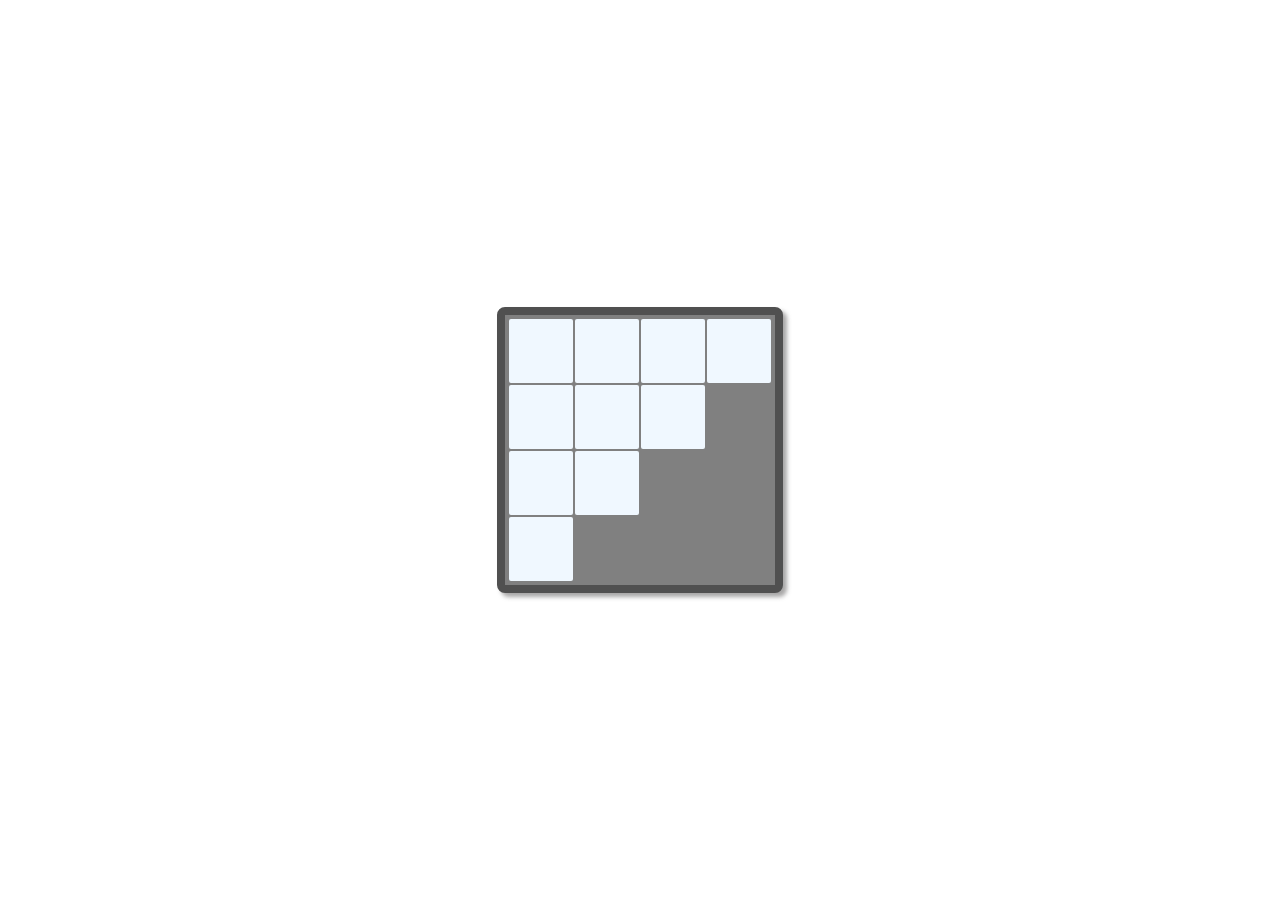
==== mapa.html @ d6164625 "criar linhas e celulas." ====
<!DOCTYPE html>
<html lang="en">
<head>
    <meta charset="UTF-8">
    <meta name="viewport" content="width=device-width, initial-scale=1.0">
    <title>Sokoban</title>
    <link rel="stylesheet" type="text/css" href="stylesheet.css" media="screen" />
    
</head>
<body>
    <main>
     <div id="jogo">
     <div class ="tabuleiro">
        <div class="row"><div class="cell"></div>
        <div class="cell"></div>
        <div class="cell"></div>
        <div class="cell"></div></div>
        <div class="row">
            <div class="cell"></div>
            <div class="cell"></div>
            <div class="cell"></div>
            
        </div>
        <div class="row">
            <div class="cell"></div>
            <div class="cell"></div>
            
        </div>
        <div class="row">
            <div class="cell"></div>
            
           
        </div>
     </div>
    </div>
    </main>
</body>
</html>
---- stylesheet.css ----
body{
margin: 0;
height: 100vh;
}

main{
display: flex;
justify-content: center;
align-items: center;
height: inherit;
}

#jogo{
display: block;
}

.tabuleiro{
display: block;
min-width: 256px;
min-height: 256px;
padding: 2px 3px;

border: solid 8px #505050;
border-radius: 8px;
background-color: gray;

box-shadow: 4px 4px 4px rgba(140, 138, 138, 0.754);
}

.row {
    display: flex;
    min-height: auto;
    margin: 2px 0;
    
}

.cell {
    height: 64px;
    width: 64px;
    margin: 0 1px;
    background-color: aliceblue;
    border-radius: 2px;
}
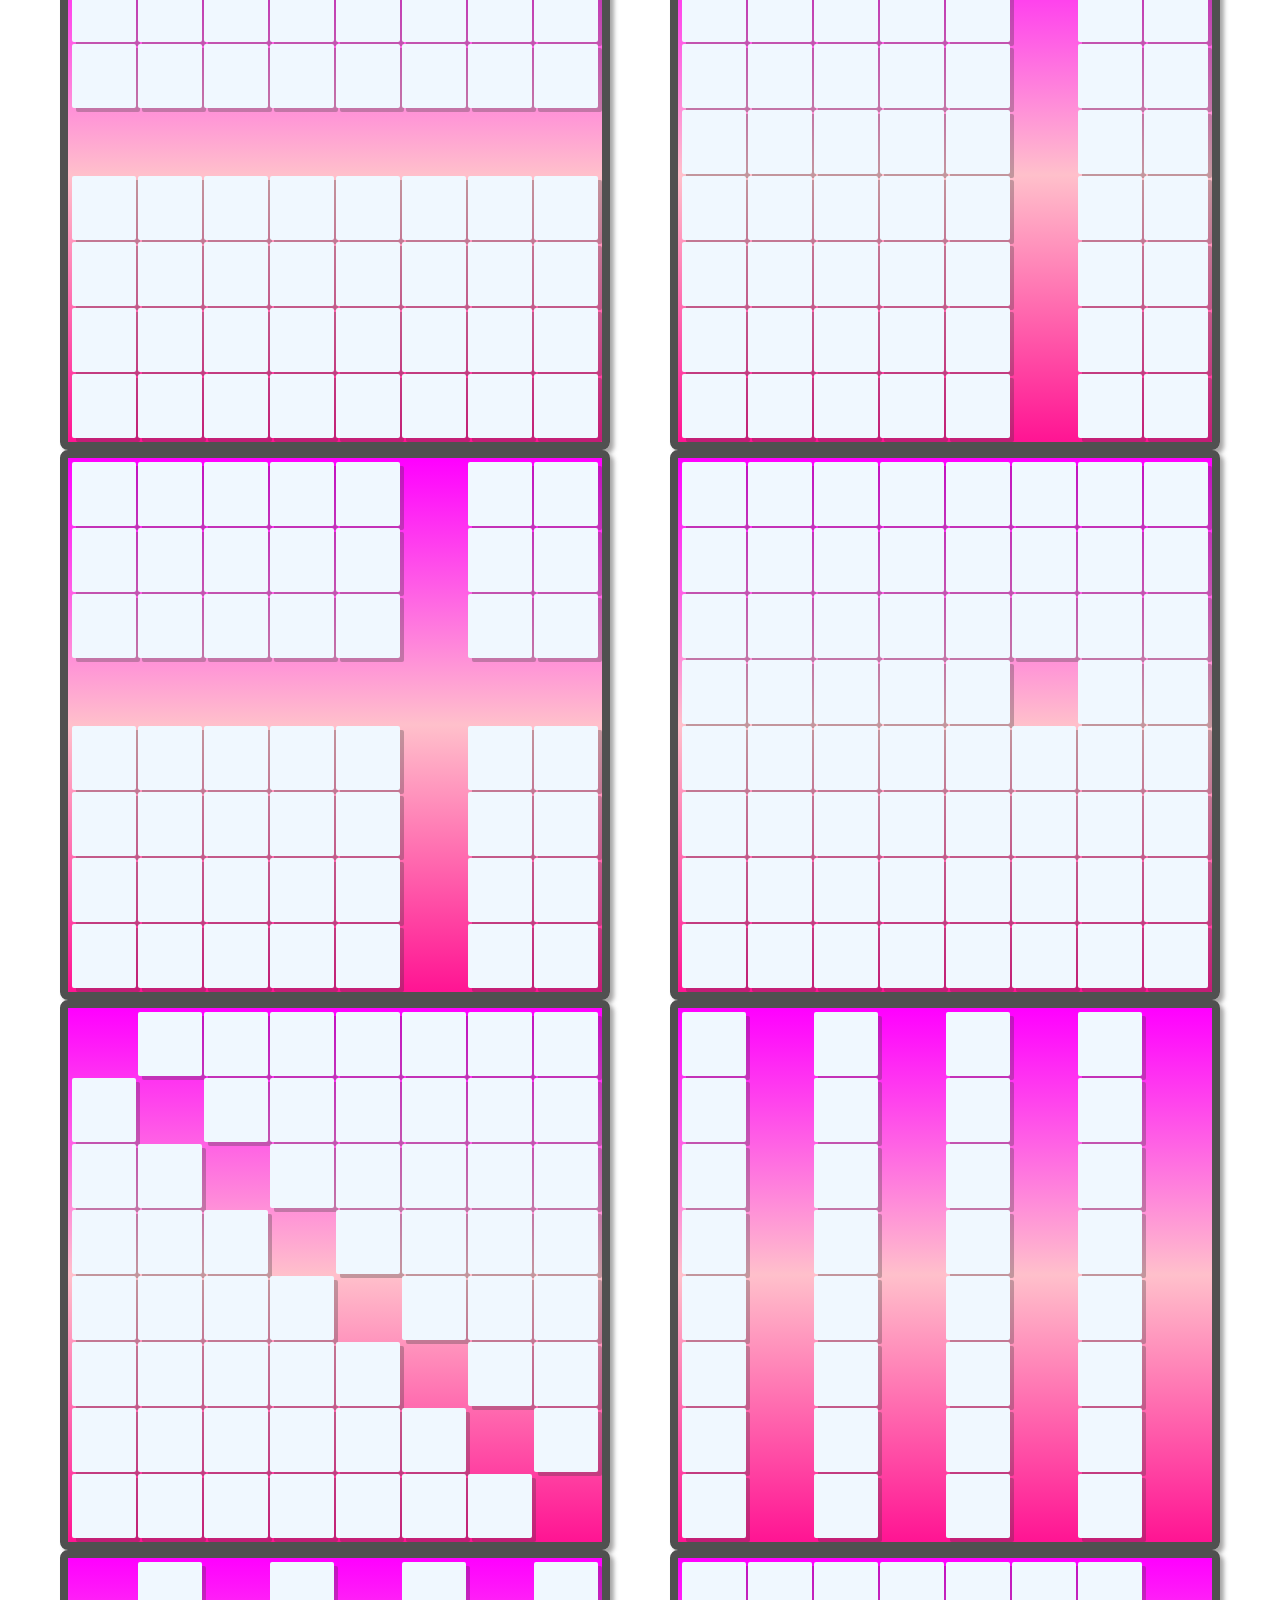
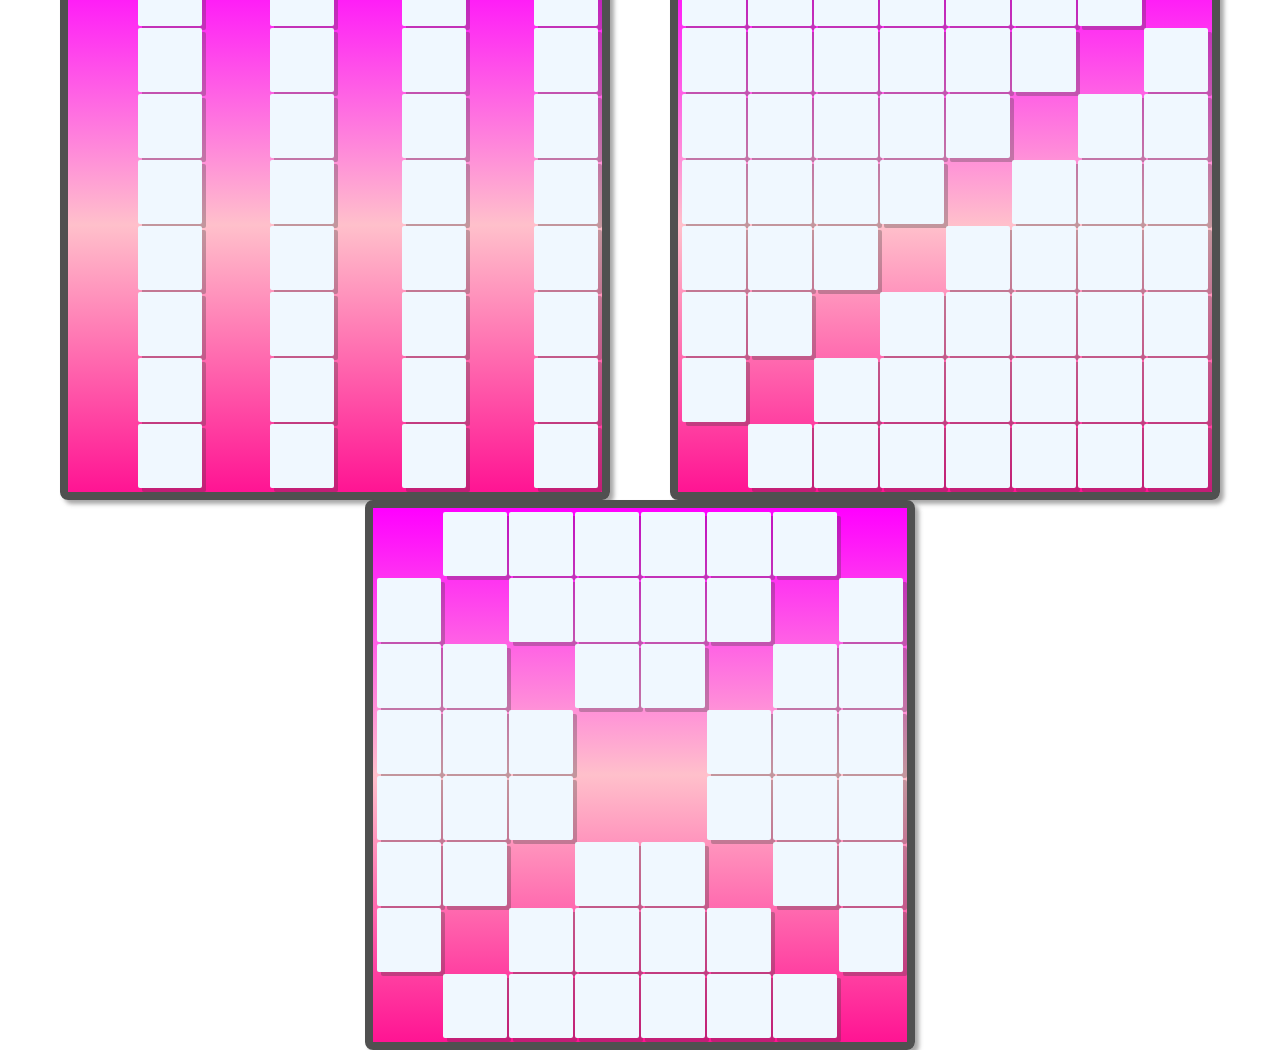
==== commit 46c504d8: "ajustes do tabuleiro" ====
--- a/mapa.html
+++ b/mapa.html
@@ -1,38 +1,49 @@
 <!DOCTYPE html>
 <html lang="en">
+
 <head>
     <meta charset="UTF-8">
     <meta name="viewport" content="width=device-width, initial-scale=1.0">
     <title>Sokoban</title>
     <link rel="stylesheet" type="text/css" href="stylesheet.css" media="screen" />
-    
+
 </head>
+
 <body>
     <main>
-     <div id="jogo">
-     <div class ="tabuleiro">
-        <div class="row"><div class="cell"></div>
-        <div class="cell"></div>
-        <div class="cell"></div>
-        <div class="cell"></div></div>
-        <div class="row">
-            <div class="cell"></div>
-            <div class="cell"></div>
-            <div class="cell"></div>
-            
-        </div>
-        <div class="row">
-            <div class="cell"></div>
-            <div class="cell"></div>
-            
-        </div>
-        <div class="row">
-            <div class="cell"></div>
-            
-           
-        </div>
-     </div>
-    </div>
+        <div id="jogo">
+            <div class="tabuleiro">
+                <div class="row">
+                    <div class="cell empty" ></div>
+                    <div class="cell" ></div>
+                    <div class="cell" ></div>
+                    <div class="cell" ></div>
+                </div>
+                <div class="row">
+                    <div class="cell" ></div>
+                    <div class="cell empty" ></div>
+                    <div class="cell empty" ></div>
+                    <div class="cell" ></div>
+
+                </div>
+                <div class="row">
+                    <div class="cell" ></div>
+                    <div class="cell" ></div>
+                    <div class="cell empty" ></div>
+                    <div class="cell" ></div>
+
+                </div>
+                <div class="row">
+                    <div class="cell empty" ></div>
+                    <div class="cell empty" ></div>
+                    <div class="cell" ></div>
+                    <div class="cell" ></div>
+
+
+                </div>
+            </div>
     </main>
+    <script src="./jogo.js"></script>
 </body>
-</html>
+
+</html>--- a/stylesheet.css
+++ b/stylesheet.css
@@ -11,7 +11,11 @@
 }
 
 #jogo{
-display: block;
+width: 100%;
+display: flex;
+align-items: center;
+justify-content: space-evenly;
+flex-wrap: wrap;
 }
 
 .tabuleiro{
@@ -22,13 +26,14 @@
 
 border: solid 8px #505050;
 border-radius: 8px;
-background-color: gray;
+background-image: linear-gradient( fuchsia, pink, deeppink) ;
 
 box-shadow: 4px 4px 4px rgba(140, 138, 138, 0.754);
 }
 
 .row {
     display: flex;
+    flex-direction: row;
     min-height: auto;
     margin: 2px 0;
     
@@ -40,4 +45,17 @@
     margin: 0 1px;
     background-color: aliceblue;
     border-radius: 2px;
-}+    box-shadow: 4px 4px rgba(56, 54, 54, 0.302);
+}
+
+.empty {
+    background-color: unset;
+    box-shadow: none;
+}
+
+/* .flag{
+    background-image: linear-gradient( fuchsia, pink, deeppink) ;
+} */
+
+
+
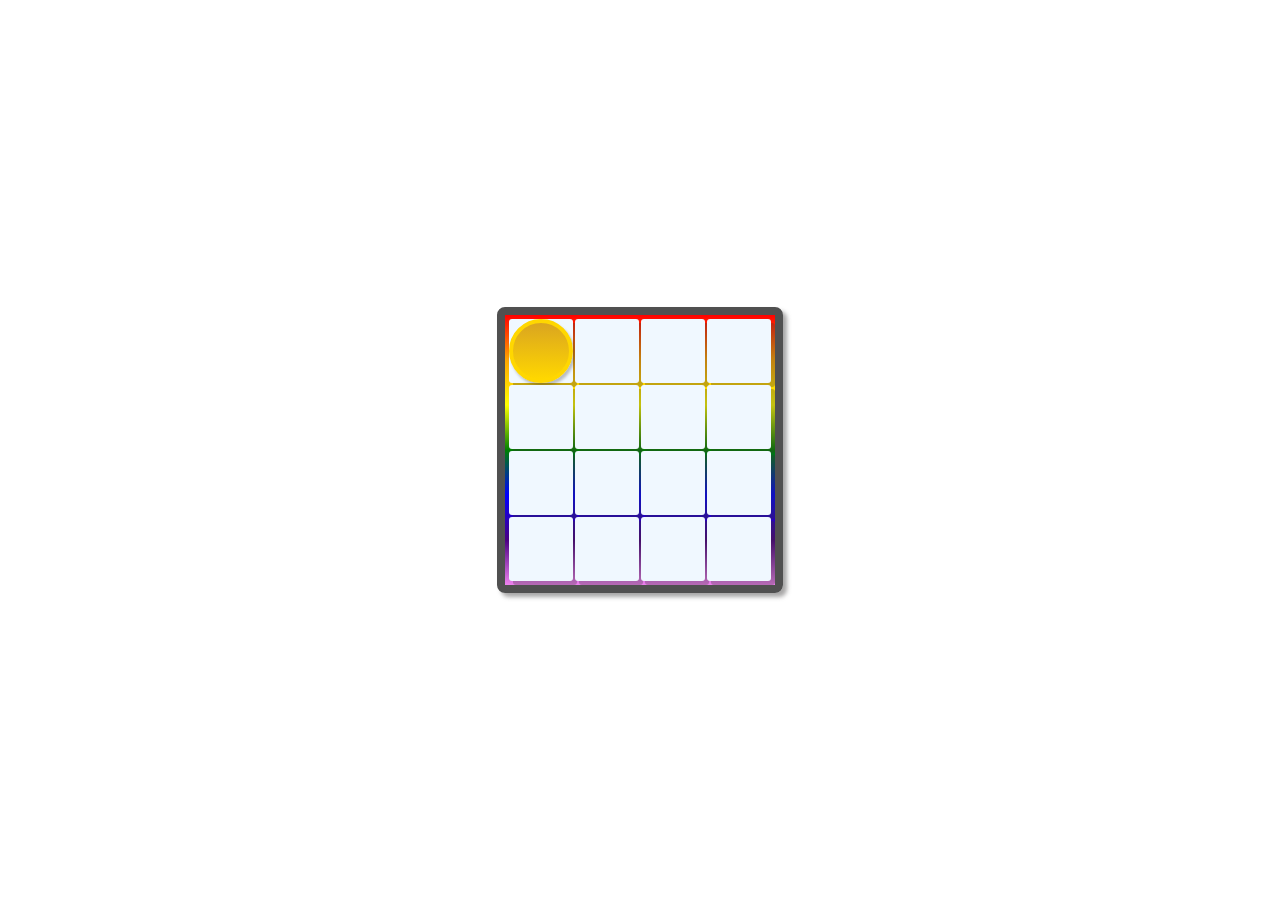
==== commit 5be78b93: "criação de eventos, duplicação de arquivos." ====
--- a/mapa.html
+++ b/mapa.html
@@ -14,28 +14,28 @@
         <div id="jogo">
             <div class="tabuleiro">
                 <div class="row">
-                    <div class="cell empty" ></div>
+                    <div class="cell" ><div class="player"></div></div>
                     <div class="cell" ></div>
                     <div class="cell" ></div>
                     <div class="cell" ></div>
                 </div>
                 <div class="row">
                     <div class="cell" ></div>
-                    <div class="cell empty" ></div>
-                    <div class="cell empty" ></div>
+                    <div class="cell" ></div>
+                    <div class="cell" ></div>
                     <div class="cell" ></div>
 
                 </div>
                 <div class="row">
                     <div class="cell" ></div>
                     <div class="cell" ></div>
-                    <div class="cell empty" ></div>
+                    <div class="cell" ></div>
                     <div class="cell" ></div>
 
                 </div>
                 <div class="row">
-                    <div class="cell empty" ></div>
-                    <div class="cell empty" ></div>
+                    <div class="cell" ></div>
+                    <div class="cell" ></div>
                     <div class="cell" ></div>
                     <div class="cell" ></div>
 
--- a/stylesheet.css
+++ b/stylesheet.css
@@ -23,11 +23,9 @@
 min-width: 256px;
 min-height: 256px;
 padding: 2px 3px;
-
 border: solid 8px #505050;
 border-radius: 8px;
-background-image: linear-gradient( fuchsia, pink, deeppink) ;
-
+background-image: linear-gradient(red, orange, yellow, green, blue, indigo, violet);
 box-shadow: 4px 4px 4px rgba(140, 138, 138, 0.754);
 }
 
@@ -40,11 +38,14 @@
 }
 
 .cell {
+    width: 64px;
     height: 64px;
-    width: 64px;
     margin: 0 1px;
+    box-sizing: border-box;
+
     background-color: aliceblue;
-    border-radius: 2px;
+    border-radius: 3px;
+
     box-shadow: 4px 4px rgba(56, 54, 54, 0.302);
 }
 
@@ -53,9 +54,14 @@
     box-shadow: none;
 }
 
-/* .flag{
-    background-image: linear-gradient( fuchsia, pink, deeppink) ;
-} */
+.player{
+    box-sizing: border-box;
+    width: 64px;
+    height: 64px;
 
+    border: solid 4px gold;
+    border-radius: 50%;
+    background-image:linear-gradient(goldenrod, gold);
 
-
+    box-shadow: 2px 3px 3px rgba(57, 49, 49, 0.302);
+}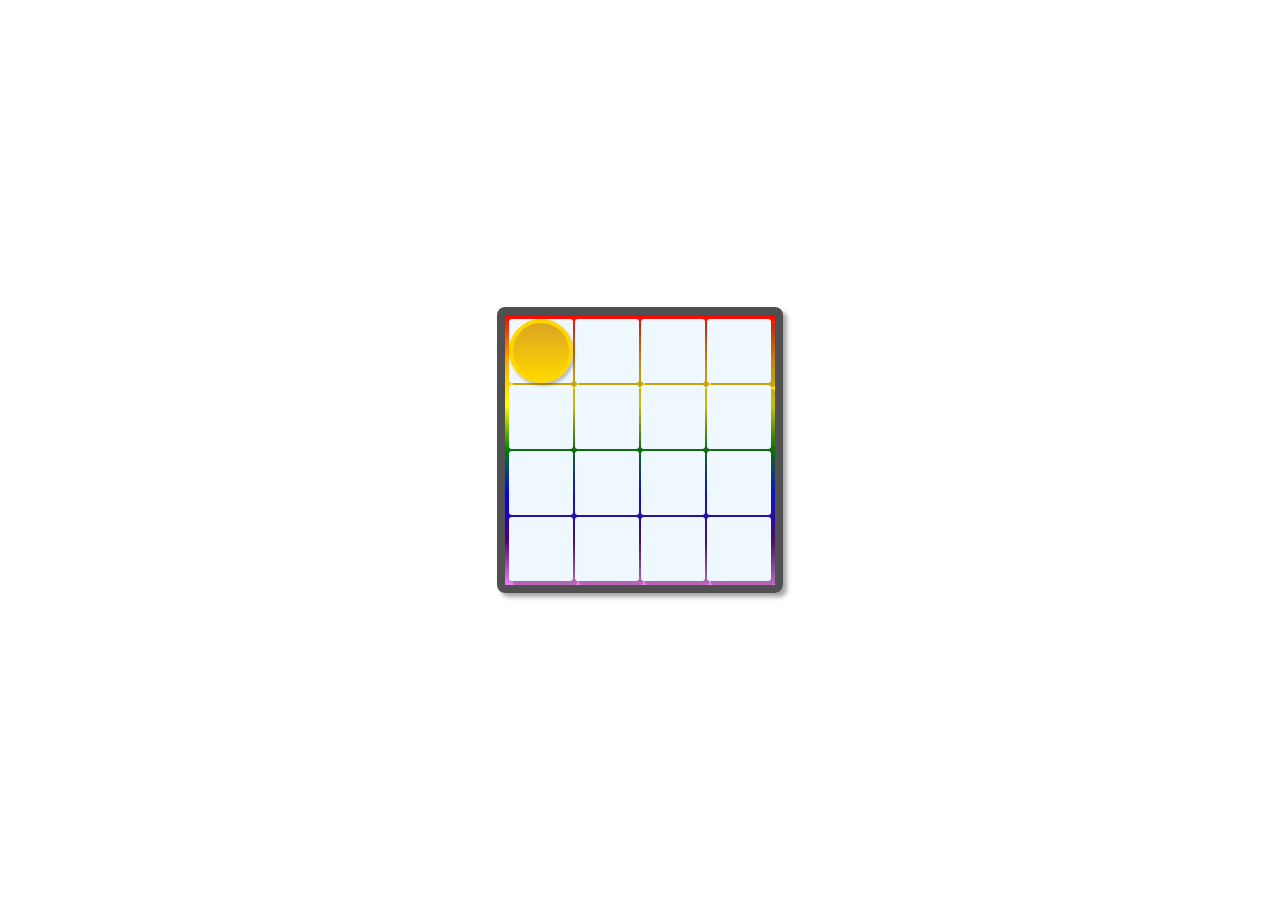
==== commit 704db6b4: "Utilizando "position"  e modifucando com JS." ====
--- a/mapa.html
+++ b/mapa.html
@@ -13,8 +13,9 @@
     <main>
         <div id="jogo">
             <div class="tabuleiro">
+                <div class="player"></div>
                 <div class="row">
-                    <div class="cell" ><div class="player"></div></div>
+                    <div class="cell" ></div>
                     <div class="cell" ></div>
                     <div class="cell" ></div>
                     <div class="cell" ></div>
--- a/stylesheet.css
+++ b/stylesheet.css
@@ -19,6 +19,7 @@
 }
 
 .tabuleiro{
+position: relative;
 display: block;
 min-width: 256px;
 min-height: 256px;
@@ -27,6 +28,7 @@
 border-radius: 8px;
 background-image: linear-gradient(red, orange, yellow, green, blue, indigo, violet);
 box-shadow: 4px 4px 4px rgba(140, 138, 138, 0.754);
+
 }
 
 .row {
@@ -55,6 +57,9 @@
 }
 
 .player{
+    position: absolute;
+    top: 0;
+    left: 0;
     box-sizing: border-box;
     width: 64px;
     height: 64px;
@@ -64,4 +69,5 @@
     background-image:linear-gradient(goldenrod, gold);
 
     box-shadow: 2px 3px 3px rgba(57, 49, 49, 0.302);
-}+}
+
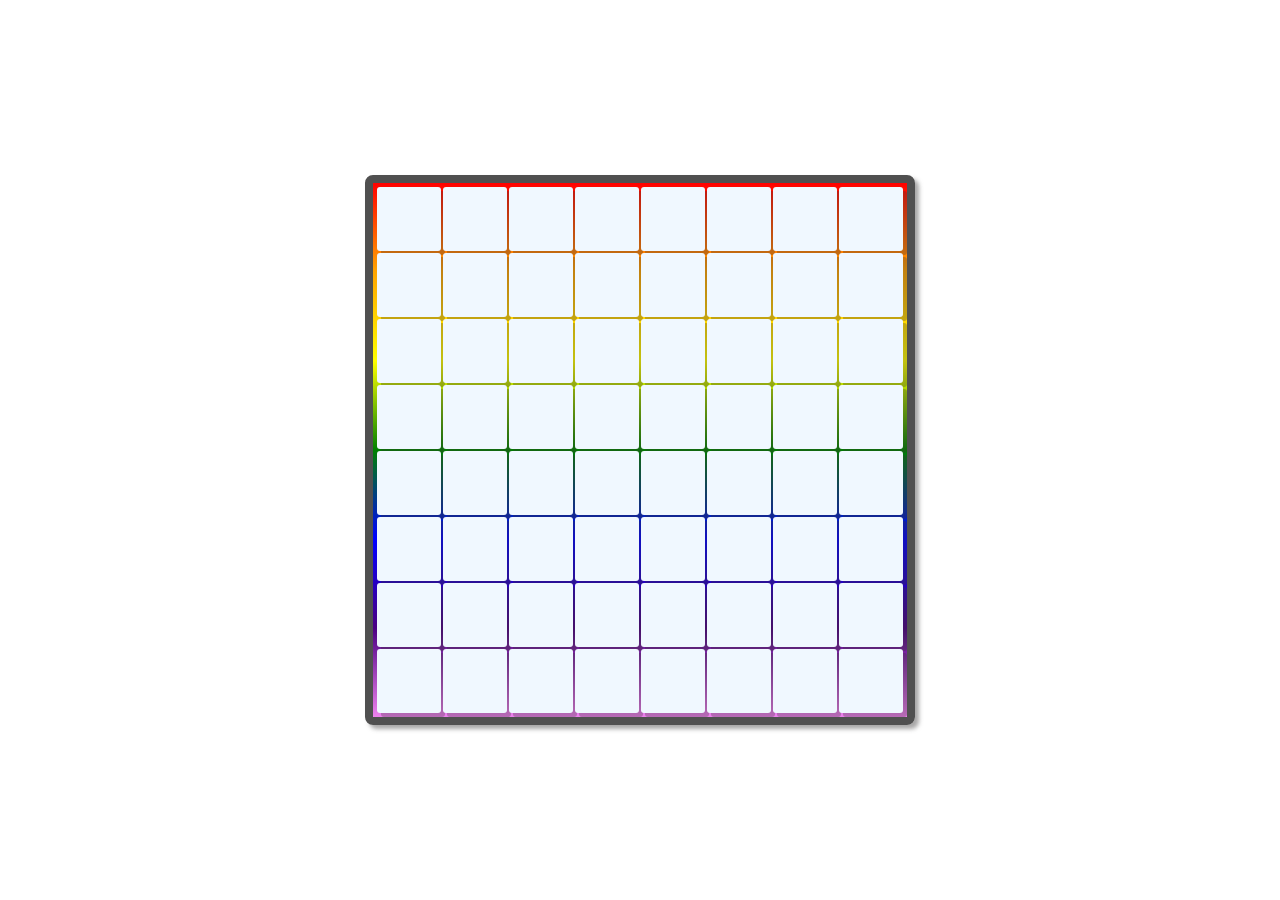
==== commit d9f8b843: "Limpeza do código" ====
--- a/mapa.html
+++ b/mapa.html
@@ -11,38 +11,7 @@
 
 <body>
     <main>
-        <div id="jogo">
-            <div class="tabuleiro">
-                <div class="player"></div>
-                <div class="row">
-                    <div class="cell" ></div>
-                    <div class="cell" ></div>
-                    <div class="cell" ></div>
-                    <div class="cell" ></div>
-                </div>
-                <div class="row">
-                    <div class="cell" ></div>
-                    <div class="cell" ></div>
-                    <div class="cell" ></div>
-                    <div class="cell" ></div>
-
-                </div>
-                <div class="row">
-                    <div class="cell" ></div>
-                    <div class="cell" ></div>
-                    <div class="cell" ></div>
-                    <div class="cell" ></div>
-
-                </div>
-                <div class="row">
-                    <div class="cell" ></div>
-                    <div class="cell" ></div>
-                    <div class="cell" ></div>
-                    <div class="cell" ></div>
-
-
-                </div>
-            </div>
+        <div id="jogo"></div>
     </main>
     <script src="./jogo.js"></script>
 </body>
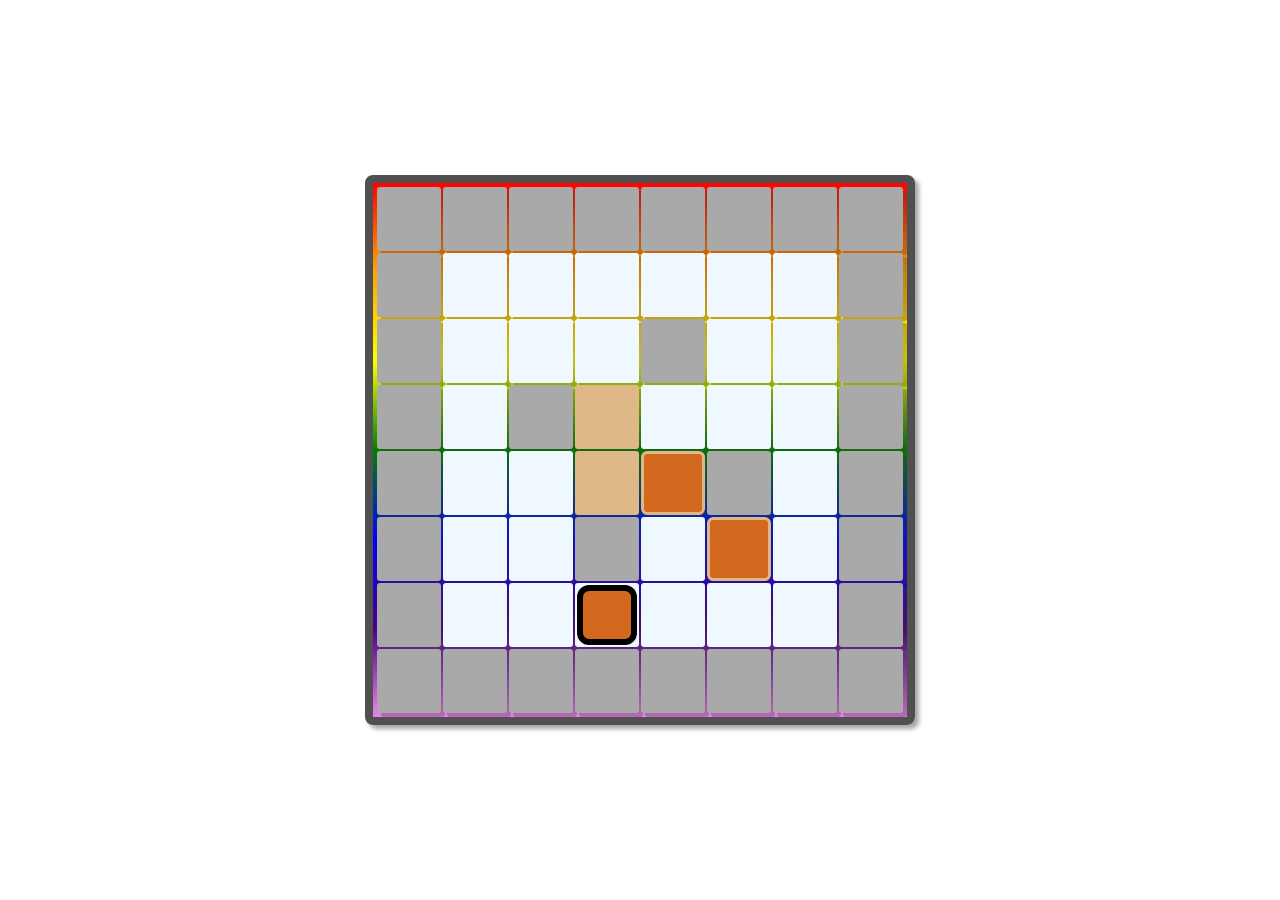
==== commit 3441b02b: "Cria arquivo board.js" ====
--- a/mapa.html
+++ b/mapa.html
@@ -13,6 +13,7 @@
     <main>
         <div id="jogo"></div>
     </main>
+    <script src="./board.js"></script>
     <script src="./jogo.js"></script>
 </body>
 
--- a/stylesheet.css
+++ b/stylesheet.css
@@ -1,33 +1,33 @@
-body{
-margin: 0;
-height: 100vh;
+body {
+    margin: 0;
+    height: 100vh;
 }
 
-main{
-display: flex;
-justify-content: center;
-align-items: center;
-height: inherit;
+main {
+    display: flex;
+    justify-content: center;
+    align-items: center;
+    height: inherit;
 }
 
-#jogo{
-width: 100%;
-display: flex;
-align-items: center;
-justify-content: space-evenly;
-flex-wrap: wrap;
+#jogo {
+    width: 100%;
+    display: flex;
+    align-items: center;
+    justify-content: space-evenly;
+    flex-wrap: wrap;
 }
 
-.tabuleiro{
-position: relative;
-display: block;
-min-width: 256px;
-min-height: 256px;
-padding: 2px 3px;
-border: solid 8px #505050;
-border-radius: 8px;
-background-image: linear-gradient(red, orange, yellow, green, blue, indigo, violet);
-box-shadow: 4px 4px 4px rgba(140, 138, 138, 0.754);
+.tabuleiro {
+    position: relative;
+    display: block;
+    min-width: 256px;
+    min-height: 256px;
+    padding: 2px 3px;
+    border: solid 8px #505050;
+    border-radius: 8px;
+    background-image: linear-gradient(red, orange, yellow, green, blue, indigo, violet);
+    box-shadow: 4px 4px 4px rgba(140, 138, 138, 0.754);
 
 }
 
@@ -36,7 +36,7 @@
     flex-direction: row;
     min-height: auto;
     margin: 2px 0;
-    
+
 }
 
 .cell {
@@ -45,7 +45,7 @@
     margin: 0 1px;
     box-sizing: border-box;
 
-    background-color: aliceblue;
+    background-color: rgb(240, 248, 255);
     border-radius: 3px;
 
     box-shadow: 4px 4px rgba(56, 54, 54, 0.302);
@@ -56,7 +56,38 @@
     box-shadow: none;
 }
 
-.player{
+.box {
+    background-color: chocolate;
+    border: 3px solid burlywood;
+    border-radius: 10%;
+}
+
+.block{
+    position: absolute;
+    top: 0;
+    left: 0;
+    
+    box-sizing: border-box;
+    width: 60px;
+    height: 60px;
+   
+    margin: 2px;
+    border: 6px solid;
+    border-radius: 20%;
+   
+    background-color: chocolate;
+}
+
+.goal {
+    background-color: burlywood;
+}
+
+.wall {
+    background-color: darkgray;
+}
+
+
+.player {
     position: absolute;
     top: 0;
     left: 0;
@@ -66,8 +97,7 @@
 
     border: solid 4px gold;
     border-radius: 50%;
-    background-image:linear-gradient(goldenrod, gold);
+    background-image: linear-gradient(goldenrod, gold);
 
     box-shadow: 2px 3px 3px rgba(57, 49, 49, 0.302);
-}
-
+}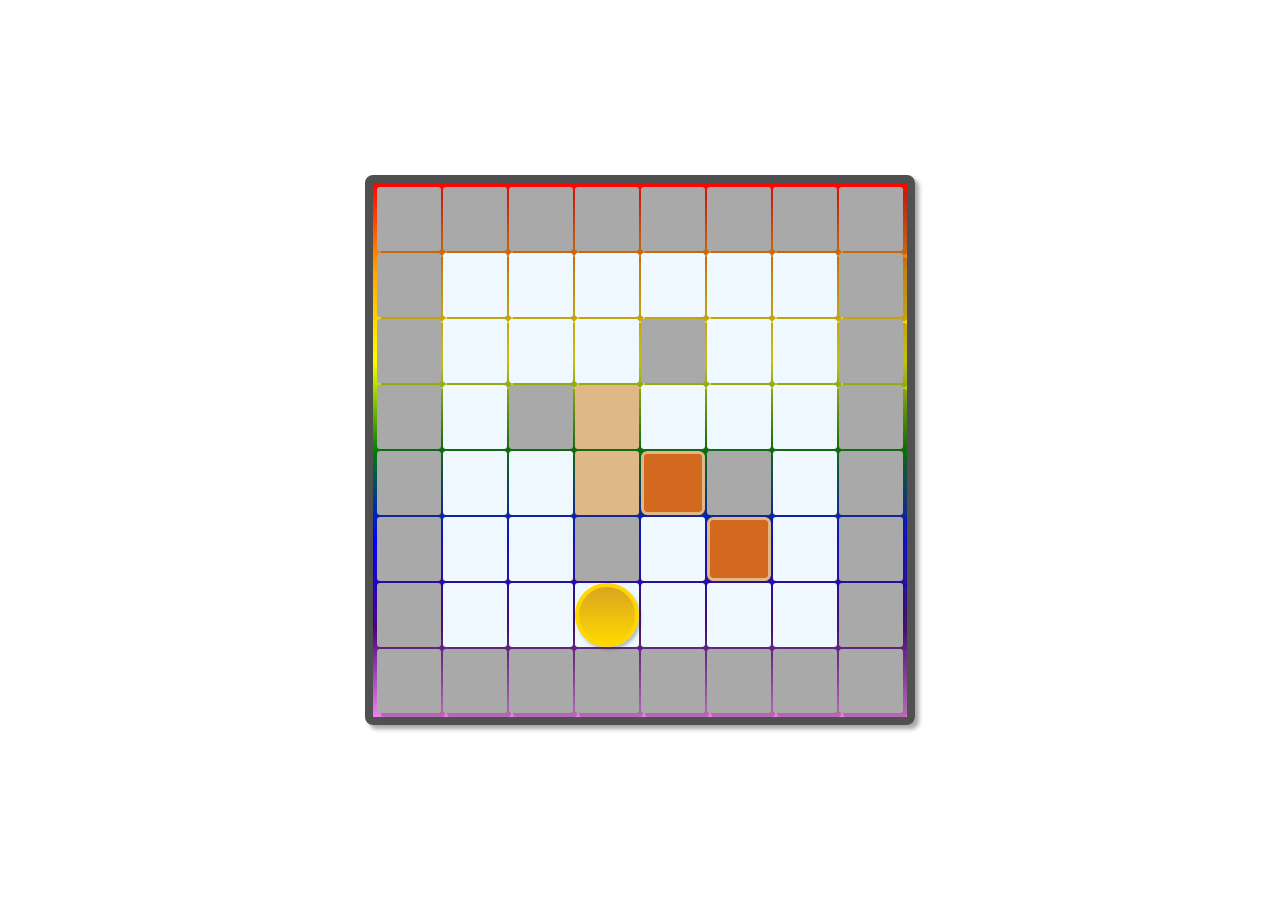
==== commit 49eb627a: "Transfere funçãon 'Piece' para o arquivo 'piece.js'" ====
--- a/mapa.html
+++ b/mapa.html
@@ -14,6 +14,7 @@
         <div id="jogo"></div>
     </main>
     <script src="./board.js"></script>
+    <script src="./piece.js"></script>
     <script src="./jogo.js"></script>
 </body>
 
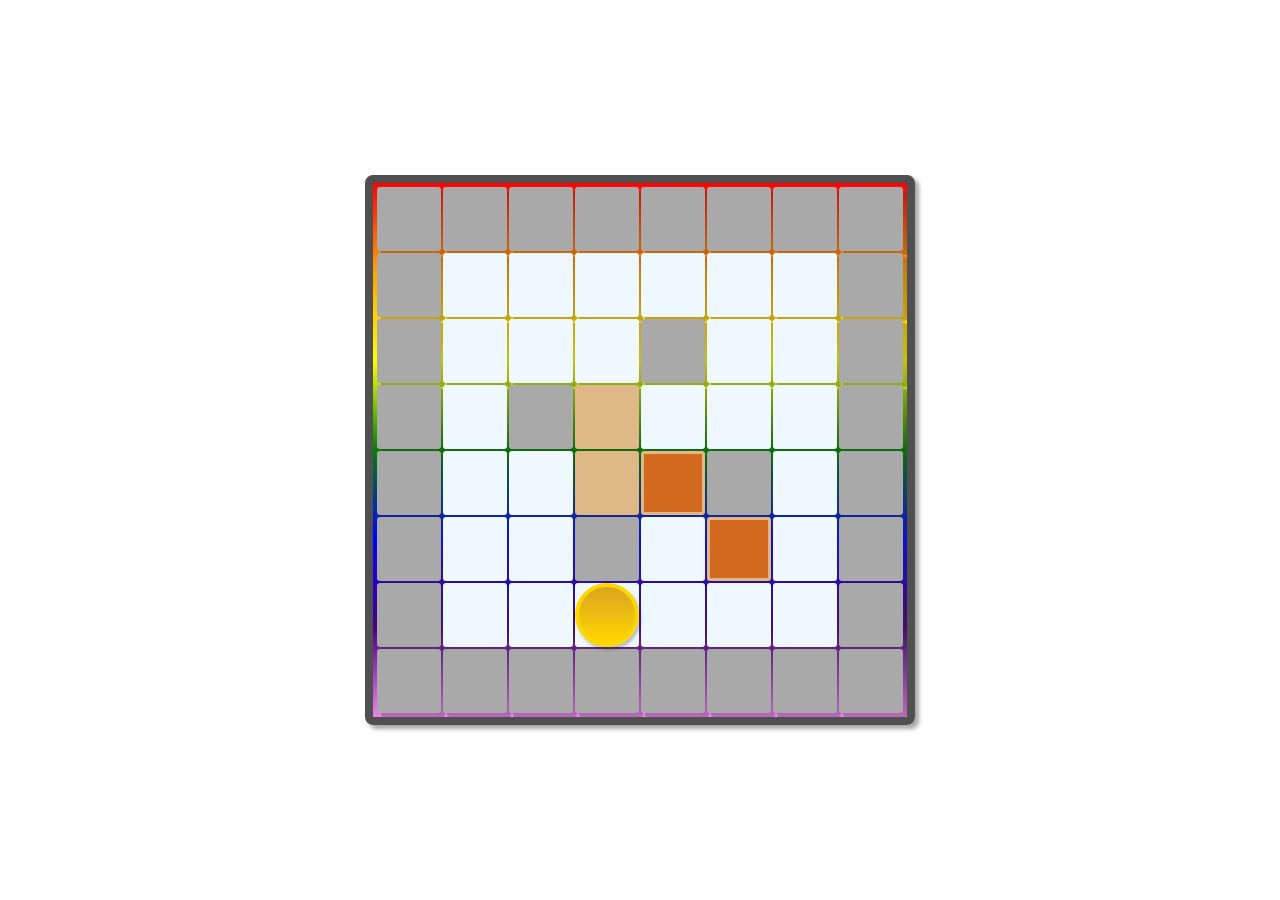
==== commit 1411cadf: "Cria modulos" ====
--- a/mapa.html
+++ b/mapa.html
@@ -13,9 +13,9 @@
     <main>
         <div id="jogo"></div>
     </main>
-    <script src="./board.js"></script>
-    <script src="./piece.js"></script>
-    <script src="./jogo.js"></script>
+    <script src="./board.js" type = "module"></script>
+    <script src="./piece.js" type = "module"></script>
+    <script src="./jogo.js" type = "module" ></script>
 </body>
 
 </html>--- a/stylesheet.css
+++ b/stylesheet.css
@@ -59,7 +59,7 @@
 .box {
     background-color: chocolate;
     border: 3px solid burlywood;
-    border-radius: 10%;
+    
 }
 
 .block{
